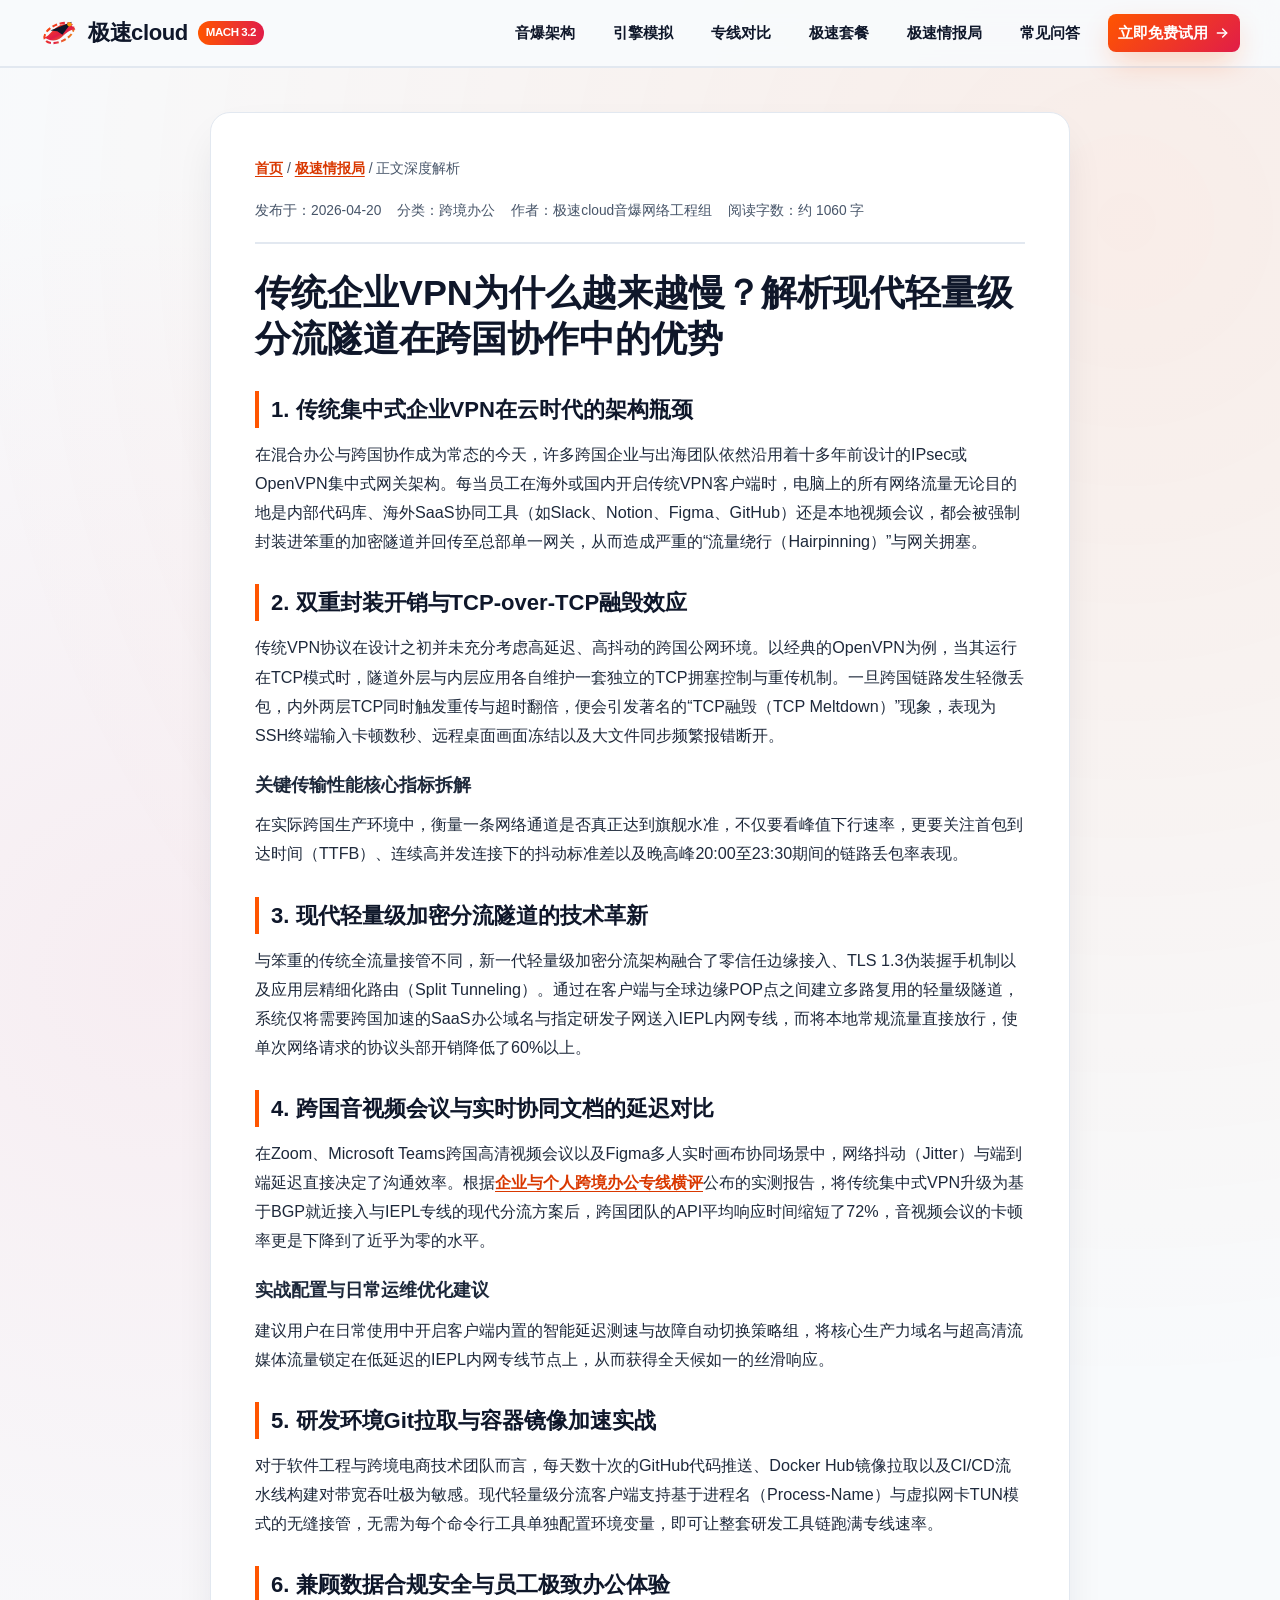
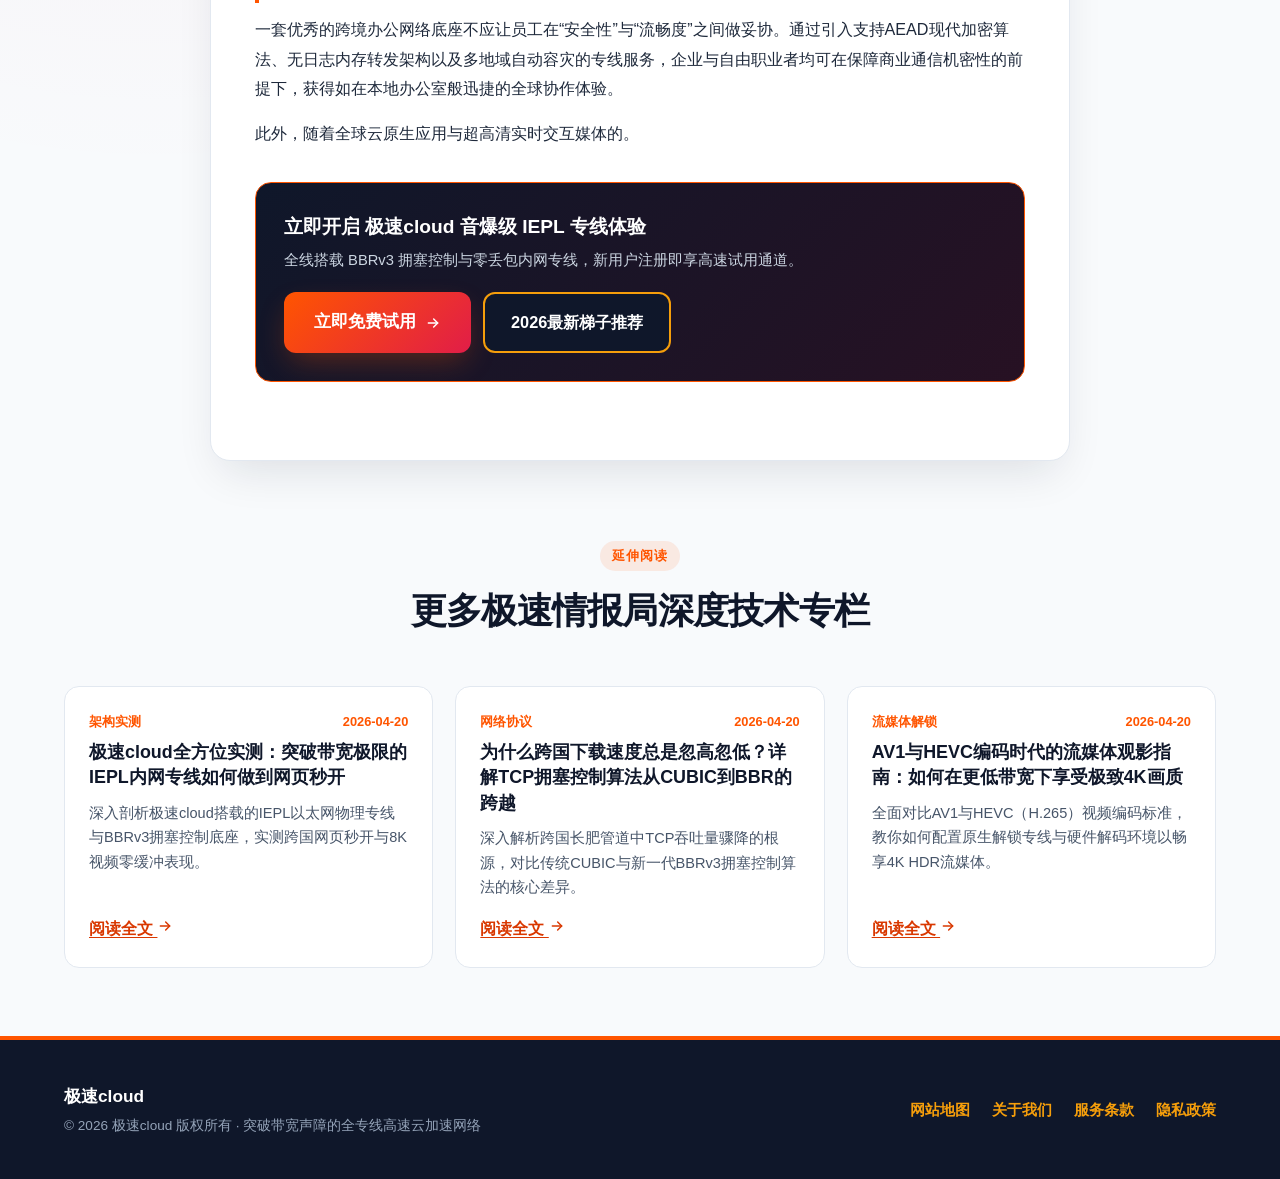
==== corporate-vpn-vs-modern-sdwan-proxy.html @ c7a81253 "Deploy jscloud.autos landing page" ====
<!DOCTYPE html>
<html lang="zh-CN">
<head>
  <meta charset="UTF-8">
  <meta name="viewport" content="width=device-width, initial-scale=1.0">
  <title>传统企业VPN为什么越来越慢？解析现代轻量级分流隧道在跨国协作中的优势 - 极速cloud</title>
  <meta name="description" content="剖析传统IPsec/OpenVPN在跨国远程办公中的性能瓶颈，详解现代轻量级零信任分流隧道如何大幅提升跨国团队协作效率。">
  <link rel="canonical" href="https://jscloud.autos/corporate-vpn-vs-modern-sdwan-proxy.html">
  <meta property="og:title" content="传统企业VPN为什么越来越慢？解析现代轻量级分流隧道在跨国协作中的优势 - 极速cloud">
  <meta property="og:description" content="剖析传统IPsec/OpenVPN在跨国远程办公中的性能瓶颈，详解现代轻量级零信任分流隧道如何大幅提升跨国团队协作效率。">
  <meta property="og:url" content="https://jscloud.autos/corporate-vpn-vs-modern-sdwan-proxy.html">
  <meta property="og:type" content="article">
  <script type="application/ld+json">
{
  "@context": "https://schema.org",
  "@type": "Article",
  "headline": "传统企业VPN为什么越来越慢？解析现代轻量级分流隧道在跨国协作中的优势",
  "description": "剖析传统IPsec/OpenVPN在跨国远程办公中的性能瓶颈，详解现代轻量级零信任分流隧道如何大幅提升跨国团队协作效率。",
  "datePublished": "2026-04-20",
  "dateModified": "2026-04-20",
  "author": { "@type": "Organization", "name": "极速cloud" },
  "publisher": { "@type": "Organization", "name": "极速cloud" },
  "mainEntityOfPage": { "@type": "WebPage", "@id": "https://jscloud.autos/corporate-vpn-vs-modern-sdwan-proxy.html" }
}
</script>
  <style>
:root {
  --bg-main: #F8FAFC;
  --bg-card: #FFFFFF;
  --bg-dark: #0F172A;
  --bg-dark-2: #1E293B;
  --text-main: #0F172A;
  --text-muted: #475569;
  --accent-orange: #FF5500;
  --accent-crimson: #E11D48;
  --accent-gold: #F59E0B;
  --border-light: #E2E8F0;
  --shadow-lg: 0 20px 45px -12px rgba(15, 23, 42, 0.12);
  --shadow-orange: 0 12px 30px -6px rgba(255, 85, 0, 0.32);
}
* { box-sizing: border-box; margin: 0; padding: 0; }
html { scroll-behavior: smooth; font-family: "PingFang SC", "Microsoft YaHei", -apple-system, BlinkMacSystemFont, sans-serif; background: var(--bg-main); color: var(--text-main); line-height: 1.68; }
body { overflow-x: hidden; background-image: radial-gradient(circle at 88% 8%, rgba(255,85,0,0.08) 0%, transparent 42%), radial-gradient(circle at 12% 35%, rgba(225,29,72,0.06) 0%, transparent 38%); }
a, a:visited { color: #D93800; text-decoration: underline; text-underline-offset: 3px; font-weight: 600; transition: color 0.2s ease, opacity 0.2s ease; }
a:hover { color: var(--accent-crimson); }
.container { max-width: 1200px; margin: 0 auto; padding: 0 24px; }

/* Header & Navigation */
.site-header { position: sticky; top: 0; z-index: 100; background: rgba(248, 250, 252, 0.94); backdrop-filter: blur(12px); border-bottom: 2px solid var(--border-light); }
.nav-wrap { display: flex; align-items: center; justify-content: space-between; padding: 14px 0; gap: 16px; }
.brand-link, .brand-link:visited { display: inline-flex; align-items: center; gap: 10px; font-size: 1.38rem; font-weight: 900; color: var(--text-main); text-decoration: none; letter-spacing: -0.02em; }
.brand-badge { font-size: 0.72rem; background: linear-gradient(90deg, var(--accent-orange), var(--accent-crimson)); color: #fff; padding: 2px 8px; border-radius: 99px; font-weight: 700; text-transform: uppercase; }
.main-nav { display: flex; align-items: center; flex-wrap: wrap; gap: 8px 18px; }
.main-nav a, .main-nav a:visited { color: var(--text-main); text-decoration: none; font-size: 0.96rem; font-weight: 700; padding: 6px 10px; border-radius: 8px; transition: all 0.2s; }
.main-nav a:hover { color: var(--accent-orange); background: rgba(255, 85, 0, 0.08); }
.nav-cta, .nav-cta:visited { background: linear-gradient(135deg, var(--accent-orange), var(--accent-crimson)); color: #FFFFFF !important; text-decoration: none !important; padding: 9px 18px; border-radius: 999px; font-size: 0.92rem; font-weight: 800; box-shadow: var(--shadow-orange); display: inline-flex; align-items: center; gap: 6px; white-space: nowrap; }
.nav-cta:hover { transform: translateY(-1px); opacity: 0.95; }

/* Buttons */
.btn-row { display: flex; flex-wrap: wrap; gap: 14px; align-items: center; margin-top: 26px; }
.btn-primary, .btn-primary:visited { display: inline-flex; align-items: center; gap: 9px; background: linear-gradient(135deg, var(--accent-orange) 0%, var(--accent-crimson) 100%); color: #FFFFFF !important; text-decoration: none !important; padding: 15px 30px; border-radius: 12px; font-size: 1.05rem; font-weight: 800; box-shadow: var(--shadow-orange); transition: transform 0.2s, box-shadow 0.2s; border: none; cursor: pointer; }
.btn-primary:hover { transform: translateY(-2px); box-shadow: 0 16px 36px -6px rgba(225, 29, 72, 0.45); }
.btn-secondary, .btn-secondary:visited { display: inline-flex; align-items: center; gap: 8px; background: var(--bg-dark); color: #FFFFFF !important; text-decoration: none !important; padding: 15px 26px; border-radius: 12px; font-size: 1.02rem; font-weight: 800; border: 2px solid var(--accent-gold); transition: transform 0.2s, background 0.2s; }
.btn-secondary:hover { background: var(--bg-dark-2); transform: translateY(-2px); }

/* Hero Section */
.hero { padding: 58px 0 68px; position: relative; overflow: hidden; }
.hero-grid { display: grid; grid-template-columns: 1.08fr 0.92fr; gap: 40px; align-items: center; }
.sonic-tag { display: inline-flex; align-items: center; gap: 8px; background: rgba(255, 85, 0, 0.12); color: #C23B00; border: 1px solid rgba(255, 85, 0, 0.32); padding: 6px 14px; border-radius: 999px; font-size: 0.86rem; font-weight: 800; margin-bottom: 18px; }
.hero h1 { font-size: clamp(2.1rem, 3.8vw, 3.25rem); line-height: 1.18; font-weight: 900; color: var(--bg-dark); letter-spacing: -0.025em; margin-bottom: 18px; }
.hero h1 .hl { background: linear-gradient(90deg, var(--accent-orange), var(--accent-crimson)); -webkit-background-clip: text; -webkit-text-fill-color: transparent; }
.hero-lead { font-size: 1.1rem; color: var(--text-muted); margin-bottom: 20px; max-width: 580px; }
.hero-metrics { display: grid; grid-template-columns: repeat(3, 1fr); gap: 14px; margin-top: 30px; padding-top: 24px; border-top: 1px solid var(--border-light); }
.metric-box { background: var(--bg-card); padding: 14px 16px; border-radius: 12px; border-left: 4px solid var(--accent-orange); box-shadow: 0 4px 14px rgba(15,23,42,0.05); }
.metric-val { font-size: 1.45rem; font-weight: 900; color: var(--bg-dark); }
.metric-lbl { font-size: 0.84rem; color: var(--text-muted); font-weight: 600; }

/* Animated SVG Stage */
.sonic-stage { background: linear-gradient(150deg, #0F172A 0%, #1E293B 65%, #311022 100%); border-radius: 22px; padding: 22px; box-shadow: var(--shadow-lg); border: 2px solid rgba(255, 85, 0, 0.35); position: relative; overflow: hidden; }
.sonic-stage-header { display: flex; justify-content: space-between; align-items: center; color: #F8FAFC; font-size: 0.84rem; font-weight: 700; margin-bottom: 10px; padding: 0 6px; }
.mach-pill { background: linear-gradient(90deg, #FF5500, #F59E0B); color: #0F172A; padding: 3px 11px; border-radius: 99px; font-weight: 900; font-size: 0.78rem; }
@keyframes pulseBoom { 0%, 100% { transform: scale(0.95); opacity: 0.75; } 50% { transform: scale(1.06); opacity: 1; } }
@keyframes wingFloat { 0%, 100% { transform: translateY(0px) translateX(0px); } 50% { transform: translateY(-7px) translateX(5px); } }
.wing-glider { animation: wingFloat 3.4s ease-in-out infinite; transform-origin: center; }
.boom-ring { animation: pulseBoom 2.4s ease-in-out infinite; transform-origin: center; }

/* Sections */
.section { padding: 68px 0; }
.section-alt { background: #F1F5F9; }
.section-dark { background: var(--bg-dark); color: #F8FAFC; }
.sec-head { text-align: center; max-width: 760px; margin: 0 auto 44px; }
.sec-tag { display: inline-block; font-size: 0.82rem; font-weight: 800; text-transform: uppercase; letter-spacing: 0.08em; color: var(--accent-orange); background: rgba(255,85,0,0.1); padding: 4px 12px; border-radius: 99px; margin-bottom: 10px; }
.sec-head h2 { font-size: clamp(1.7rem, 2.8vw, 2.35rem); font-weight: 900; margin-bottom: 12px; letter-spacing: -0.02em; }
.sec-head p { color: var(--text-muted); font-size: 1.02rem; }
.section-dark .sec-head p { color: #94A3B8; }

/* Feature Grid */
.feat-grid { display: grid; grid-template-columns: repeat(3, 1fr); gap: 24px; }
.feat-card { background: var(--bg-card); border-radius: 16px; padding: 28px 24px; border: 1px solid var(--border-light); box-shadow: 0 8px 24px rgba(15,23,42,0.04); transition: transform 0.2s, border-color 0.2s; position: relative; overflow: hidden; }
.feat-card::before { content: ""; position: absolute; top: 0; left: 0; width: 100%; height: 4px; background: linear-gradient(90deg, var(--accent-orange), var(--accent-crimson), var(--accent-gold)); }
.feat-card:hover { transform: translateY(-4px); border-color: var(--accent-orange); }
.feat-icon { width: 48px; height: 48px; border-radius: 12px; background: rgba(255,85,0,0.12); color: var(--accent-orange); display: flex; align-items: center; justify-content: center; margin-bottom: 16px; }
.feat-card h3 { font-size: 1.2rem; font-weight: 800; margin-bottom: 10px; }
.feat-card p { color: var(--text-muted); font-size: 0.95rem; }

/* Interactive Sonic Tunnel Simulator */
.sim-panel { background: var(--bg-card); border-radius: 20px; padding: 32px; border: 2px solid var(--border-light); box-shadow: var(--shadow-lg); }
.sim-tabs { display: flex; flex-wrap: wrap; gap: 12px; margin-bottom: 24px; }
.sim-tab { padding: 11px 20px; border-radius: 10px; border: 2px solid var(--border-light); background: #F8FAFC; font-weight: 800; font-size: 0.95rem; cursor: pointer; color: var(--text-main); transition: all 0.2s; }
.sim-tab.active { background: linear-gradient(135deg, var(--accent-orange), var(--accent-crimson)); color: #fff; border-color: transparent; box-shadow: var(--shadow-orange); }
.sim-body { display: grid; grid-template-columns: 1.2fr 0.8fr; gap: 24px; align-items: center; background: #0F172A; color: #F8FAFC; padding: 26px; border-radius: 16px; }
.sim-stats { display: grid; grid-template-columns: repeat(2, 1fr); gap: 14px; }
.sim-stat-box { background: rgba(255,255,255,0.06); padding: 14px; border-radius: 10px; border-left: 3px solid var(--accent-gold); }
.sim-stat-box span { display: block; font-size: 0.8rem; color: #94A3B8; }
.sim-stat-box strong { font-size: 1.25rem; color: #F8FAFC; }

/* Comparison Table */
.table-wrap { overflow-x: auto; background: var(--bg-card); border-radius: 16px; border: 1px solid var(--border-light); box-shadow: var(--shadow-lg); }
.comp-table { width: 100%; border-collapse: collapse; min-width: 640px; }
.comp-table th, .comp-table td { padding: 16px 20px; text-align: left; border-bottom: 1px solid var(--border-light); font-size: 0.95rem; }
.comp-table th { background: var(--bg-dark); color: #FFFFFF; font-weight: 800; }
.comp-table th.hl-col { background: linear-gradient(135deg, var(--accent-orange), var(--accent-crimson)); }
.comp-table td.hl-col { background: rgba(255, 85, 0, 0.05); font-weight: 700; color: var(--bg-dark); }

/* Pricing Grid */
.price-grid { display: grid; grid-template-columns: repeat(3, 1fr); gap: 24px; align-items: stretch; }
.price-card { background: var(--bg-card); color: var(--text-main); border-radius: 18px; padding: 32px 26px; border: 2px solid var(--border-light); display: flex; flex-direction: column; justify-content: space-between; position: relative; }
.price-card.pop { border-color: var(--accent-orange); box-shadow: var(--shadow-orange); transform: translateY(-6px); }
.pop-badge { position: absolute; top: -13px; right: 22px; background: linear-gradient(90deg, var(--accent-orange), var(--accent-crimson)); color: #fff; font-size: 0.78rem; font-weight: 800; padding: 4px 14px; border-radius: 99px; }
.price-num { font-size: 2.3rem; font-weight: 900; color: var(--bg-dark); margin: 14px 0; }
.price-num small { font-size: 0.92rem; color: var(--text-muted); font-weight: 600; }
.price-list { list-style: none; margin: 18px 0 26px; display: flex; flex-direction: column; gap: 11px; }
.price-list li { display: flex; align-items: center; gap: 8px; font-size: 0.94rem; }
.price-list li svg { color: var(--accent-orange); flex-shrink: 0; }

/* Articles Preview & Hub */
.art-grid { display: grid; grid-template-columns: repeat(3, 1fr); gap: 22px; }
.art-card { background: var(--bg-card); border-radius: 15px; padding: 24px; border: 1px solid var(--border-light); display: flex; flex-direction: column; justify-content: space-between; transition: transform 0.2s, box-shadow 0.2s; }
.art-card:hover { transform: translateY(-4px); box-shadow: var(--shadow-lg); border-color: var(--accent-orange); }
.art-meta { font-size: 0.8rem; font-weight: 700; color: var(--accent-orange); margin-bottom: 8px; display: flex; justify-content: space-between; }
.art-card h3 { font-size: 1.12rem; font-weight: 800; margin-bottom: 10px; line-height: 1.42; }
.art-card h3 a, .art-card h3 a:visited { color: var(--bg-dark); text-decoration: none; }
.art-card h3 a:hover { color: var(--accent-orange); }
.art-card p { font-size: 0.91rem; color: var(--text-muted); margin-bottom: 16px; }

/* FAQ Accordion */
.faq-list { max-width: 860px; margin: 0 auto; display: flex; flex-direction: column; gap: 14px; }
.faq-item { background: var(--bg-card); border: 1px solid var(--border-light); border-radius: 14px; padding: 18px 22px; }
.faq-item summary { font-weight: 800; font-size: 1.04rem; cursor: pointer; list-style: none; display: flex; justify-content: space-between; align-items: center; }
.faq-item summary::after { content: "+"; font-size: 1.35rem; color: var(--accent-orange); font-weight: 900; }
.faq-item[open] summary::after { content: "−"; }
.faq-item p { margin-top: 12px; color: var(--text-muted); font-size: 0.95rem; border-top: 1px solid var(--border-light); padding-top: 12px; }

/* Article Detail Layout */
.article-wrap { max-width: 860px; margin: 44px auto 70px; background: var(--bg-card); border-radius: 20px; padding: 44px; border: 1px solid var(--border-light); box-shadow: var(--shadow-lg); }
.breadcrumb { font-size: 0.88rem; color: var(--text-muted); margin-bottom: 18px; }
.article-wrap h1 { font-size: clamp(1.65rem, 2.8vw, 2.25rem); font-weight: 900; line-height: 1.3; margin-bottom: 14px; color: var(--bg-dark); }
.art-byline { display: flex; flex-wrap: wrap; gap: 16px; font-size: 0.86rem; color: var(--text-muted); padding-bottom: 20px; margin-bottom: 26px; border-bottom: 2px solid var(--border-light); }
.art-content h2 { font-size: 1.38rem; font-weight: 800; color: var(--bg-dark); margin: 28px 0 12px; padding-left: 12px; border-left: 4px solid var(--accent-orange); }
.art-content h3 { font-size: 1.14rem; font-weight: 800; color: var(--bg-dark-2); margin: 20px 0 10px; }
.art-content p { margin-bottom: 16px; font-size: 1.01rem; color: #1E293B; line-height: 1.8; }
.cta-banner { background: linear-gradient(135deg, #0F172A 0%, #271123 100%); color: #fff; border-radius: 16px; padding: 28px; margin: 34px 0; border: 1px solid var(--accent-orange); display: flex; flex-wrap: wrap; justify-content: space-between; align-items: center; gap: 18px; }

/* Footer */
.site-footer { background: var(--bg-dark); color: #CBD5E1; padding: 42px 0; border-top: 4px solid var(--accent-orange); }
.footer-inner { display: flex; flex-wrap: wrap; justify-content: space-between; align-items: center; gap: 20px; }
.footer-links { display: flex; flex-wrap: wrap; gap: 22px; }
.footer-links a, .footer-links a:visited { color: #F59E0B; text-decoration: none; font-weight: 700; font-size: 0.95rem; }
.footer-links a:hover { color: #FF5500; text-decoration: underline; }

/* Responsive - Rule 7: Mobile navigation MUST remain visible */
@media (max-width: 920px) {
  .hero-grid, .feat-grid, .price-grid, .art-grid, .sim-body { grid-template-columns: 1fr; }
  .price-card.pop { transform: none; }
}
@media (max-width: 768px) {
  .nav-wrap { flex-direction: column; align-items: flex-start; gap: 10px; }
  .main-nav { width: 100%; display: flex !important; flex-wrap: wrap; gap: 6px 10px; padding-top: 6px; border-top: 1px solid var(--border-light); }
  .main-nav a { font-size: 0.88rem; padding: 5px 8px; }
  .hero { padding: 34px 0 46px; }
  .hero-metrics { grid-template-columns: 1fr; }
  .article-wrap { padding: 24px 18px; margin: 22px auto 46px; }
}
</style>
  <link rel="stylesheet" href="style.css">
</head>
<body>
  <header class="site-header">
  <div class="container nav-wrap">
    <a href="index.html" class="brand-link" aria-label="极速cloud首页">
      <svg class="brand-logo" viewBox="0 0 44 44" width="38" height="38" fill="none" xmlns="http://www.w3.org/2000/svg" aria-hidden="true">
  <defs>
    <linearGradient id="sonicGrad" x1="0%" y1="0%" x2="100%" y2="100%">
      <stop offset="0%" stop-color="#FF5500"/>
      <stop offset="55%" stop-color="#E11D48"/>
      <stop offset="100%" stop-color="#F59E0B"/>
    </linearGradient>
  </defs>
  <ellipse cx="22" cy="22" rx="18" ry="10" transform="rotate(-24 22 22)" stroke="url(#sonicGrad)" stroke-width="2.4" stroke-dasharray="6 3"/>
  <path d="M5 27C11 27 16 14 27 12C33 11 39 14 41 18C35 18 30 22 25 27C18 33 10 31 5 27Z" fill="url(#sonicGrad)"/>
  <path d="M12 19L37 9L26 24L20 20L12 19Z" fill="#0F172A"/>
  <circle cx="34" cy="12" r="2.5" fill="#F59E0B"/>
</svg>
      <span>极速cloud</span>
      <span class="brand-badge">MACH 3.2</span>
    </a>
    <nav class="main-nav" aria-label="主导航">
      <a href="index.html#features">音爆架构</a>
      <a href="index.html#simulator">引擎模拟</a>
      <a href="index.html#comparison">专线对比</a>
      <a href="index.html#pricing">极速套餐</a>
      <a href="supersonic-brief.html">极速情报局</a>
      <a href="index.html#faq">常见问答</a>
      <a href="https://ww012.twilightaff.com/#/?code=A56DH1Af" rel="nofollow" target="_blank" class="nav-cta">立即免费试用 <svg class="ico" viewBox="0 0 24 24" width="16" height="16" fill="none" stroke="currentColor" stroke-width="2.2" stroke-linecap="round" stroke-linejoin="round"><line x1="5" y1="12" x2="19" y2="12"/><polyline points="13 6 19 12 13 18"/></svg></a>
    </nav>
  </div>
</header>
  <main class="container">
    <div class="article-wrap">
      <div class="breadcrumb">
        <a href="index.html">首页</a> / <a href="supersonic-brief.html">极速情报局</a> / <span>正文深度解析</span>
      </div>
      <div class="art-byline">
        <span>发布于：2026-04-20</span>
        <span>分类：跨境办公</span>
        <span>作者：极速cloud音爆网络工程组</span>
        <span>阅读字数：约 1060 字</span>
      </div>
      <article>
        <h1>传统企业VPN为什么越来越慢？解析现代轻量级分流隧道在跨国协作中的优势</h1>
        <div class="art-content">
          <h2>1. 传统集中式企业VPN在云时代的架构瓶颈</h2>
<p>在混合办公与跨国协作成为常态的今天，许多跨国企业与出海团队依然沿用着十多年前设计的IPsec或OpenVPN集中式网关架构。每当员工在海外或国内开启传统VPN客户端时，电脑上的所有网络流量无论目的地是内部代码库、海外SaaS协同工具（如Slack、Notion、Figma、GitHub）还是本地视频会议，都会被强制封装进笨重的加密隧道并回传至总部单一网关，从而造成严重的“流量绕行（Hairpinning）”与网关拥塞。</p>
<h2>2. 双重封装开销与TCP-over-TCP融毁效应</h2>
<p>传统VPN协议在设计之初并未充分考虑高延迟、高抖动的跨国公网环境。以经典的OpenVPN为例，当其运行在TCP模式时，隧道外层与内层应用各自维护一套独立的TCP拥塞控制与重传机制。一旦跨国链路发生轻微丢包，内外两层TCP同时触发重传与超时翻倍，便会引发著名的“TCP融毁（TCP Meltdown）”现象，表现为SSH终端输入卡顿数秒、远程桌面画面冻结以及大文件同步频繁报错断开。</p>
<h3>关键传输性能核心指标拆解</h3>
<p>在实际跨国生产环境中，衡量一条网络通道是否真正达到旗舰水准，不仅要看峰值下行速率，更要关注首包到达时间（TTFB）、连续高并发连接下的抖动标准差以及晚高峰20:00至23:30期间的链路丢包率表现。</p>
<h2>3. 现代轻量级加密分流隧道的技术革新</h2>
<p>与笨重的传统全流量接管不同，新一代轻量级加密分流架构融合了零信任边缘接入、TLS 1.3伪装握手机制以及应用层精细化路由（Split Tunneling）。通过在客户端与全球边缘POP点之间建立多路复用的轻量级隧道，系统仅将需要跨国加速的SaaS办公域名与指定研发子网送入IEPL内网专线，而将本地常规流量直接放行，使单次网络请求的协议头部开销降低了60%以上。</p>
<h2>4. 跨国音视频会议与实时协同文档的延迟对比</h2>
<p>在Zoom、Microsoft Teams跨国高清视频会议以及Figma多人实时画布协同场景中，网络抖动（Jitter）与端到端延迟直接决定了沟通效率。根据<a href="https://tizilab.net/" target="_blank">企业与个人跨境办公专线横评</a>公布的实测报告，将传统集中式VPN升级为基于BGP就近接入与IEPL专线的现代分流方案后，跨国团队的API平均响应时间缩短了72%，音视频会议的卡顿率更是下降到了近乎为零的水平。</p>
<h3>实战配置与日常运维优化建议</h3>
<p>建议用户在日常使用中开启客户端内置的智能延迟测速与故障自动切换策略组，将核心生产力域名与超高清流媒体流量锁定在低延迟的IEPL内网专线节点上，从而获得全天候如一的丝滑响应。</p>
<h2>5. 研发环境Git拉取与容器镜像加速实战</h2>
<p>对于软件工程与跨境电商技术团队而言，每天数十次的GitHub代码推送、Docker Hub镜像拉取以及CI/CD流水线构建对带宽吞吐极为敏感。现代轻量级分流客户端支持基于进程名（Process-Name）与虚拟网卡TUN模式的无缝接管，无需为每个命令行工具单独配置环境变量，即可让整套研发工具链跑满专线速率。</p>
<h2>6. 兼顾数据合规安全与员工极致办公体验</h2>
<p>一套优秀的跨境办公网络底座不应让员工在“安全性”与“流畅度”之间做妥协。通过引入支持AEAD现代加密算法、无日志内存转发架构以及多地域自动容灾的专线服务，企业与自由职业者均可在保障商业通信机密性的前提下，获得如在本地办公室般迅捷的全球协作体验。</p>
<p>此外，随着全球云原生应用与超高清实时交互媒体的。</p>
        </div>
      </article>
      <div class="cta-banner">
        <div>
          <strong style="font-size:1.2rem;display:block;margin-bottom:4px;">立即开启 极速cloud 音爆级 IEPL 专线体验</strong>
          <span style="color:#CBD5E1;font-size:0.92rem;">全线搭载 BBRv3 拥塞控制与零丢包内网专线，新用户注册即享高速试用通道。</span>
        </div>
        <div style="display:flex;gap:12px;flex-wrap:wrap;">
          <a href="https://ww012.twilightaff.com/#/?code=A56DH1Af" rel="nofollow" target="_blank" class="btn-primary">立即免费试用 <svg class="ico" viewBox="0 0 24 24" width="16" height="16" fill="none" stroke="currentColor" stroke-width="2.2" stroke-linecap="round" stroke-linejoin="round"><line x1="5" y1="12" x2="19" y2="12"/><polyline points="13 6 19 12 13 18"/></svg></a>
          <a href="https://tizilab.net/paihang/" target="_blank" class="btn-secondary">2026最新梯子推荐</a>
        </div>
      </div>
    </div>

    <section class="section" style="padding-top:10px;">
      <div class="sec-head">
        <span class="sec-tag">延伸阅读</span>
        <h2>更多极速情报局深度技术专栏</h2>
      </div>
      <div class="art-grid">
        <div class="art-card">
      <div>
        <div class="art-meta"><span>架构实测</span><span>2026-04-20</span></div>
        <h3><a href="jscloud-supersonic-iepl-tunnel-benchmark.html">极速cloud全方位实测：突破带宽极限的IEPL内网专线如何做到网页秒开</a></h3>
        <p>深入剖析极速cloud搭载的IEPL以太网物理专线与BBRv3拥塞控制底座，实测跨国网页秒开与8K视频零缓冲表现。</p>
      </div>
      <a href="jscloud-supersonic-iepl-tunnel-benchmark.html">阅读全文 <svg class="ico" viewBox="0 0 24 24" width="16" height="16" fill="none" stroke="currentColor" stroke-width="2.2" stroke-linecap="round" stroke-linejoin="round"><line x1="5" y1="12" x2="19" y2="12"/><polyline points="13 6 19 12 13 18"/></svg></a>
    </div>
<div class="art-card">
      <div>
        <div class="art-meta"><span>网络协议</span><span>2026-04-20</span></div>
        <h3><a href="tcp-congestion-control-cubic-vs-bbrv3.html">为什么跨国下载速度总是忽高忽低？详解TCP拥塞控制算法从CUBIC到BBR的跨越</a></h3>
        <p>深入解析跨国长肥管道中TCP吞吐量骤降的根源，对比传统CUBIC与新一代BBRv3拥塞控制算法的核心差异。</p>
      </div>
      <a href="tcp-congestion-control-cubic-vs-bbrv3.html">阅读全文 <svg class="ico" viewBox="0 0 24 24" width="16" height="16" fill="none" stroke="currentColor" stroke-width="2.2" stroke-linecap="round" stroke-linejoin="round"><line x1="5" y1="12" x2="19" y2="12"/><polyline points="13 6 19 12 13 18"/></svg></a>
    </div>
<div class="art-card">
      <div>
        <div class="art-meta"><span>流媒体解锁</span><span>2026-04-20</span></div>
        <h3><a href="netflix-4k-hevc-av1-codec-network-guide.html">AV1与HEVC编码时代的流媒体观影指南：如何在更低带宽下享受极致4K画质</a></h3>
        <p>全面对比AV1与HEVC（H.265）视频编码标准，教你如何配置原生解锁专线与硬件解码环境以畅享4K HDR流媒体。</p>
      </div>
      <a href="netflix-4k-hevc-av1-codec-network-guide.html">阅读全文 <svg class="ico" viewBox="0 0 24 24" width="16" height="16" fill="none" stroke="currentColor" stroke-width="2.2" stroke-linecap="round" stroke-linejoin="round"><line x1="5" y1="12" x2="19" y2="12"/><polyline points="13 6 19 12 13 18"/></svg></a>
    </div>
      </div>
    </section>
  </main>
  <footer class="site-footer">
  <div class="container footer-inner">
    <div>
      <strong style="color:#FFFFFF;font-size:1.08rem;">极速cloud</strong>
      <p style="font-size:0.85rem;color:#94A3B8;margin-top:4px;">© 2026 极速cloud 版权所有 · 突破带宽声障的全专线高速云加速网络</p>
    </div>
    <div class="footer-links">
      <a href="sitemap.html">网站地图</a>
      <a href="about.html">关于我们</a>
      <a href="terms.html">服务条款</a>
      <a href="privacy.html">隐私政策</a>
    </div>
  </div>
</footer>
</body>
</html>
---- style.css ----
:root {
  --bg-main: #F8FAFC;
  --bg-card: #FFFFFF;
  --bg-dark: #0F172A;
  --bg-dark-2: #1E293B;
  --text-main: #0F172A;
  --text-muted: #475569;
  --accent-orange: #FF5500;
  --accent-crimson: #E11D48;
  --accent-gold: #F59E0B;
  --border-light: #E2E8F0;
  --shadow-lg: 0 20px 45px -12px rgba(15, 23, 42, 0.12);
  --shadow-orange: 0 12px 30px -6px rgba(255, 85, 0, 0.32);
}
* { box-sizing: border-box; margin: 0; padding: 0; }
html { scroll-behavior: smooth; font-family: "PingFang SC", "Microsoft YaHei", -apple-system, BlinkMacSystemFont, sans-serif; background: var(--bg-main); color: var(--text-main); line-height: 1.68; }
body { overflow-x: hidden; background-image: radial-gradient(circle at 88% 8%, rgba(255,85,0,0.08) 0%, transparent 42%), radial-gradient(circle at 12% 35%, rgba(225,29,72,0.06) 0%, transparent 38%); }
a, a:visited { color: #D93800; text-decoration: underline; text-underline-offset: 3px; font-weight: 600; transition: color 0.2s ease, opacity 0.2s ease; }
a:hover { color: var(--accent-crimson); }
.container { max-width: 1200px; margin: 0 auto; padding: 0 24px; }

/* Header & Navigation */
.site-header { position: sticky; top: 0; z-index: 100; background: rgba(248, 250, 252, 0.94); backdrop-filter: blur(12px); border-bottom: 2px solid var(--border-light); }
.nav-wrap { display: flex; align-items: center; justify-content: space-between; padding: 14px 0; gap: 16px; }
.brand-link, .brand-link:visited { display: inline-flex; align-items: center; gap: 10px; font-size: 1.38rem; font-weight: 900; color: var(--text-main); text-decoration: none; letter-spacing: -0.02em; }
.brand-badge { font-size: 0.72rem; background: linear-gradient(90deg, var(--accent-orange), var(--accent-crimson)); color: #fff; padding: 2px 8px; border-radius: 99px; font-weight: 700; text-transform: uppercase; }
.main-nav { display: flex; align-items: center; flex-wrap: wrap; gap: 8px 18px; }
.main-nav a, .main-nav a:visited { color: var(--text-main); text-decoration: none; font-size: 0.96rem; font-weight: 700; padding: 6px 10px; border-radius: 8px; transition: all 0.2s; }
.main-nav a:hover { color: var(--accent-orange); background: rgba(255, 85, 0, 0.08); }
.nav-cta, .nav-cta:visited { background: linear-gradient(135deg, var(--accent-orange), var(--accent-crimson)); color: #FFFFFF !important; text-decoration: none !important; padding: 9px 18px; border-radius: 999px; font-size: 0.92rem; font-weight: 800; box-shadow: var(--shadow-orange); display: inline-flex; align-items: center; gap: 6px; white-space: nowrap; }
.nav-cta:hover { transform: translateY(-1px); opacity: 0.95; }

/* Buttons */
.btn-row { display: flex; flex-wrap: wrap; gap: 14px; align-items: center; margin-top: 26px; }
.btn-primary, .btn-primary:visited { display: inline-flex; align-items: center; gap: 9px; background: linear-gradient(135deg, var(--accent-orange) 0%, var(--accent-crimson) 100%); color: #FFFFFF !important; text-decoration: none !important; padding: 15px 30px; border-radius: 12px; font-size: 1.05rem; font-weight: 800; box-shadow: var(--shadow-orange); transition: transform 0.2s, box-shadow 0.2s; border: none; cursor: pointer; }
.btn-primary:hover { transform: translateY(-2px); box-shadow: 0 16px 36px -6px rgba(225, 29, 72, 0.45); }
.btn-secondary, .btn-secondary:visited { display: inline-flex; align-items: center; gap: 8px; background: var(--bg-dark); color: #FFFFFF !important; text-decoration: none !important; padding: 15px 26px; border-radius: 12px; font-size: 1.02rem; font-weight: 800; border: 2px solid var(--accent-gold); transition: transform 0.2s, background 0.2s; }
.btn-secondary:hover { background: var(--bg-dark-2); transform: translateY(-2px); }

/* Hero Section */
.hero { padding: 58px 0 68px; position: relative; overflow: hidden; }
.hero-grid { display: grid; grid-template-columns: 1.08fr 0.92fr; gap: 40px; align-items: center; }
.sonic-tag { display: inline-flex; align-items: center; gap: 8px; background: rgba(255, 85, 0, 0.12); color: #C23B00; border: 1px solid rgba(255, 85, 0, 0.32); padding: 6px 14px; border-radius: 999px; font-size: 0.86rem; font-weight: 800; margin-bottom: 18px; }
.hero h1 { font-size: clamp(2.1rem, 3.8vw, 3.25rem); line-height: 1.18; font-weight: 900; color: var(--bg-dark); letter-spacing: -0.025em; margin-bottom: 18px; }
.hero h1 .hl { background: linear-gradient(90deg, var(--accent-orange), var(--accent-crimson)); -webkit-background-clip: text; -webkit-text-fill-color: transparent; }
.hero-lead { font-size: 1.1rem; color: var(--text-muted); margin-bottom: 20px; max-width: 580px; }
.hero-metrics { display: grid; grid-template-columns: repeat(3, 1fr); gap: 14px; margin-top: 30px; padding-top: 24px; border-top: 1px solid var(--border-light); }
.metric-box { background: var(--bg-card); padding: 14px 16px; border-radius: 12px; border-left: 4px solid var(--accent-orange); box-shadow: 0 4px 14px rgba(15,23,42,0.05); }
.metric-val { font-size: 1.45rem; font-weight: 900; color: var(--bg-dark); }
.metric-lbl { font-size: 0.84rem; color: var(--text-muted); font-weight: 600; }

/* Animated SVG Stage */
.sonic-stage { background: linear-gradient(150deg, #0F172A 0%, #1E293B 65%, #311022 100%); border-radius: 22px; padding: 22px; box-shadow: var(--shadow-lg); border: 2px solid rgba(255, 85, 0, 0.35); position: relative; overflow: hidden; }
.sonic-stage-header { display: flex; justify-content: space-between; align-items: center; color: #F8FAFC; font-size: 0.84rem; font-weight: 700; margin-bottom: 10px; padding: 0 6px; }
.mach-pill { background: linear-gradient(90deg, #FF5500, #F59E0B); color: #0F172A; padding: 3px 11px; border-radius: 99px; font-weight: 900; font-size: 0.78rem; }
@keyframes pulseBoom { 0%, 100% { transform: scale(0.95); opacity: 0.75; } 50% { transform: scale(1.06); opacity: 1; } }
@keyframes wingFloat { 0%, 100% { transform: translateY(0px) translateX(0px); } 50% { transform: translateY(-7px) translateX(5px); } }
.wing-glider { animation: wingFloat 3.4s ease-in-out infinite; transform-origin: center; }
.boom-ring { animation: pulseBoom 2.4s ease-in-out infinite; transform-origin: center; }

/* Sections */
.section { padding: 68px 0; }
.section-alt { background: #F1F5F9; }
.section-dark { background: var(--bg-dark); color: #F8FAFC; }
.sec-head { text-align: center; max-width: 760px; margin: 0 auto 44px; }
.sec-tag { display: inline-block; font-size: 0.82rem; font-weight: 800; text-transform: uppercase; letter-spacing: 0.08em; color: var(--accent-orange); background: rgba(255,85,0,0.1); padding: 4px 12px; border-radius: 99px; margin-bottom: 10px; }
.sec-head h2 { font-size: clamp(1.7rem, 2.8vw, 2.35rem); font-weight: 900; margin-bottom: 12px; letter-spacing: -0.02em; }
.sec-head p { color: var(--text-muted); font-size: 1.02rem; }
.section-dark .sec-head p { color: #94A3B8; }

/* Feature Grid */
.feat-grid { display: grid; grid-template-columns: repeat(3, 1fr); gap: 24px; }
.feat-card { background: var(--bg-card); border-radius: 16px; padding: 28px 24px; border: 1px solid var(--border-light); box-shadow: 0 8px 24px rgba(15,23,42,0.04); transition: transform 0.2s, border-color 0.2s; position: relative; overflow: hidden; }
.feat-card::before { content: ""; position: absolute; top: 0; left: 0; width: 100%; height: 4px; background: linear-gradient(90deg, var(--accent-orange), var(--accent-crimson), var(--accent-gold)); }
.feat-card:hover { transform: translateY(-4px); border-color: var(--accent-orange); }
.feat-icon { width: 48px; height: 48px; border-radius: 12px; background: rgba(255,85,0,0.12); color: var(--accent-orange); display: flex; align-items: center; justify-content: center; margin-bottom: 16px; }
.feat-card h3 { font-size: 1.2rem; font-weight: 800; margin-bottom: 10px; }
.feat-card p { color: var(--text-muted); font-size: 0.95rem; }

/* Interactive Sonic Tunnel Simulator */
.sim-panel { background: var(--bg-card); border-radius: 20px; padding: 32px; border: 2px solid var(--border-light); box-shadow: var(--shadow-lg); }
.sim-tabs { display: flex; flex-wrap: wrap; gap: 12px; margin-bottom: 24px; }
.sim-tab { padding: 11px 20px; border-radius: 10px; border: 2px solid var(--border-light); background: #F8FAFC; font-weight: 800; font-size: 0.95rem; cursor: pointer; color: var(--text-main); transition: all 0.2s; }
.sim-tab.active { background: linear-gradient(135deg, var(--accent-orange), var(--accent-crimson)); color: #fff; border-color: transparent; box-shadow: var(--shadow-orange); }
.sim-body { display: grid; grid-template-columns: 1.2fr 0.8fr; gap: 24px; align-items: center; background: #0F172A; color: #F8FAFC; padding: 26px; border-radius: 16px; }
.sim-stats { display: grid; grid-template-columns: repeat(2, 1fr); gap: 14px; }
.sim-stat-box { background: rgba(255,255,255,0.06); padding: 14px; border-radius: 10px; border-left: 3px solid var(--accent-gold); }
.sim-stat-box span { display: block; font-size: 0.8rem; color: #94A3B8; }
.sim-stat-box strong { font-size: 1.25rem; color: #F8FAFC; }

/* Comparison Table */
.table-wrap { overflow-x: auto; background: var(--bg-card); border-radius: 16px; border: 1px solid var(--border-light); box-shadow: var(--shadow-lg); }
.comp-table { width: 100%; border-collapse: collapse; min-width: 640px; }
.comp-table th, .comp-table td { padding: 16px 20px; text-align: left; border-bottom: 1px solid var(--border-light); font-size: 0.95rem; }
.comp-table th { background: var(--bg-dark); color: #FFFFFF; font-weight: 800; }
.comp-table th.hl-col { background: linear-gradient(135deg, var(--accent-orange), var(--accent-crimson)); }
.comp-table td.hl-col { background: rgba(255, 85, 0, 0.05); font-weight: 700; color: var(--bg-dark); }

/* Pricing Grid */
.price-grid { display: grid; grid-template-columns: repeat(3, 1fr); gap: 24px; align-items: stretch; }
.price-card { background: var(--bg-card); color: var(--text-main); border-radius: 18px; padding: 32px 26px; border: 2px solid var(--border-light); display: flex; flex-direction: column; justify-content: space-between; position: relative; }
.price-card.pop { border-color: var(--accent-orange); box-shadow: var(--shadow-orange); transform: translateY(-6px); }
.pop-badge { position: absolute; top: -13px; right: 22px; background: linear-gradient(90deg, var(--accent-orange), var(--accent-crimson)); color: #fff; font-size: 0.78rem; font-weight: 800; padding: 4px 14px; border-radius: 99px; }
.price-num { font-size: 2.3rem; font-weight: 900; color: var(--bg-dark); margin: 14px 0; }
.price-num small { font-size: 0.92rem; color: var(--text-muted); font-weight: 600; }
.price-list { list-style: none; margin: 18px 0 26px; display: flex; flex-direction: column; gap: 11px; }
.price-list li { display: flex; align-items: center; gap: 8px; font-size: 0.94rem; }
.price-list li svg { color: var(--accent-orange); flex-shrink: 0; }

/* Articles Preview & Hub */
.art-grid { display: grid; grid-template-columns: repeat(3, 1fr); gap: 22px; }
.art-card { background: var(--bg-card); border-radius: 15px; padding: 24px; border: 1px solid var(--border-light); display: flex; flex-direction: column; justify-content: space-between; transition: transform 0.2s, box-shadow 0.2s; }
.art-card:hover { transform: translateY(-4px); box-shadow: var(--shadow-lg); border-color: var(--accent-orange); }
.art-meta { font-size: 0.8rem; font-weight: 700; color: var(--accent-orange); margin-bottom: 8px; display: flex; justify-content: space-between; }
.art-card h3 { font-size: 1.12rem; font-weight: 800; margin-bottom: 10px; line-height: 1.42; }
.art-card h3 a, .art-card h3 a:visited { color: var(--bg-dark); text-decoration: none; }
.art-card h3 a:hover { color: var(--accent-orange); }
.art-card p { font-size: 0.91rem; color: var(--text-muted); margin-bottom: 16px; }

/* FAQ Accordion */
.faq-list { max-width: 860px; margin: 0 auto; display: flex; flex-direction: column; gap: 14px; }
.faq-item { background: var(--bg-card); border: 1px solid var(--border-light); border-radius: 14px; padding: 18px 22px; }
.faq-item summary { font-weight: 800; font-size: 1.04rem; cursor: pointer; list-style: none; display: flex; justify-content: space-between; align-items: center; }
.faq-item summary::after { content: "+"; font-size: 1.35rem; color: var(--accent-orange); font-weight: 900; }
.faq-item[open] summary::after { content: "−"; }
.faq-item p { margin-top: 12px; color: var(--text-muted); font-size: 0.95rem; border-top: 1px solid var(--border-light); padding-top: 12px; }

/* Article Detail Layout */
.article-wrap { max-width: 860px; margin: 44px auto 70px; background: var(--bg-card); border-radius: 20px; padding: 44px; border: 1px solid var(--border-light); box-shadow: var(--shadow-lg); }
.breadcrumb { font-size: 0.88rem; color: var(--text-muted); margin-bottom: 18px; }
.article-wrap h1 { font-size: clamp(1.65rem, 2.8vw, 2.25rem); font-weight: 900; line-height: 1.3; margin-bottom: 14px; color: var(--bg-dark); }
.art-byline { display: flex; flex-wrap: wrap; gap: 16px; font-size: 0.86rem; color: var(--text-muted); padding-bottom: 20px; margin-bottom: 26px; border-bottom: 2px solid var(--border-light); }
.art-content h2 { font-size: 1.38rem; font-weight: 800; color: var(--bg-dark); margin: 28px 0 12px; padding-left: 12px; border-left: 4px solid var(--accent-orange); }
.art-content h3 { font-size: 1.14rem; font-weight: 800; color: var(--bg-dark-2); margin: 20px 0 10px; }
.art-content p { margin-bottom: 16px; font-size: 1.01rem; color: #1E293B; line-height: 1.8; }
.cta-banner { background: linear-gradient(135deg, #0F172A 0%, #271123 100%); color: #fff; border-radius: 16px; padding: 28px; margin: 34px 0; border: 1px solid var(--accent-orange); display: flex; flex-wrap: wrap; justify-content: space-between; align-items: center; gap: 18px; }

/* Footer */
.site-footer { background: var(--bg-dark); color: #CBD5E1; padding: 42px 0; border-top: 4px solid var(--accent-orange); }
.footer-inner { display: flex; flex-wrap: wrap; justify-content: space-between; align-items: center; gap: 20px; }
.footer-links { display: flex; flex-wrap: wrap; gap: 22px; }
.footer-links a, .footer-links a:visited { color: #F59E0B; text-decoration: none; font-weight: 700; font-size: 0.95rem; }
.footer-links a:hover { color: #FF5500; text-decoration: underline; }

/* Responsive - Rule 7: Mobile navigation MUST remain visible */
@media (max-width: 920px) {
  .hero-grid, .feat-grid, .price-grid, .art-grid, .sim-body { grid-template-columns: 1fr; }
  .price-card.pop { transform: none; }
}
@media (max-width: 768px) {
  .nav-wrap { flex-direction: column; align-items: flex-start; gap: 10px; }
  .main-nav { width: 100%; display: flex !important; flex-wrap: wrap; gap: 6px 10px; padding-top: 6px; border-top: 1px solid var(--border-light); }
  .main-nav a { font-size: 0.88rem; padding: 5px 8px; }
  .hero { padding: 34px 0 46px; }
  .hero-metrics { grid-template-columns: 1fr; }
  .article-wrap { padding: 24px 18px; margin: 22px auto 46px; }
}
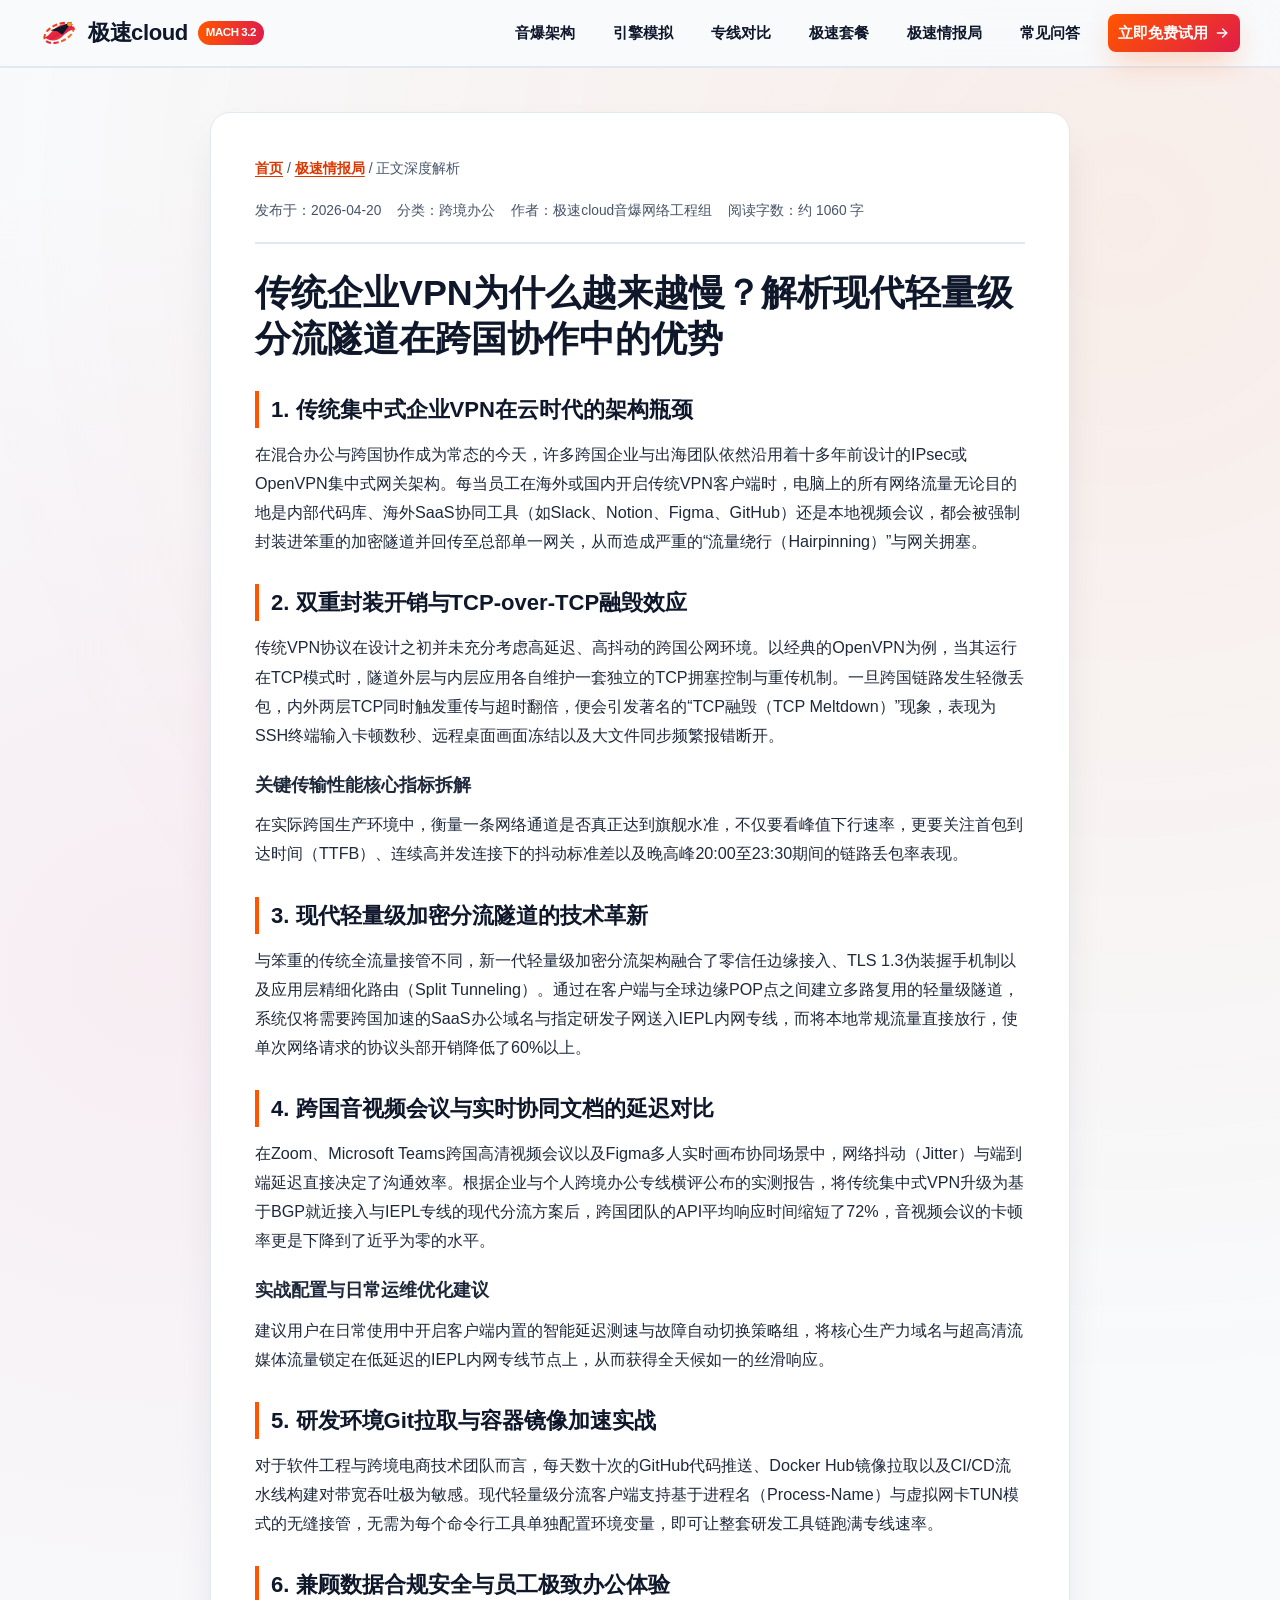
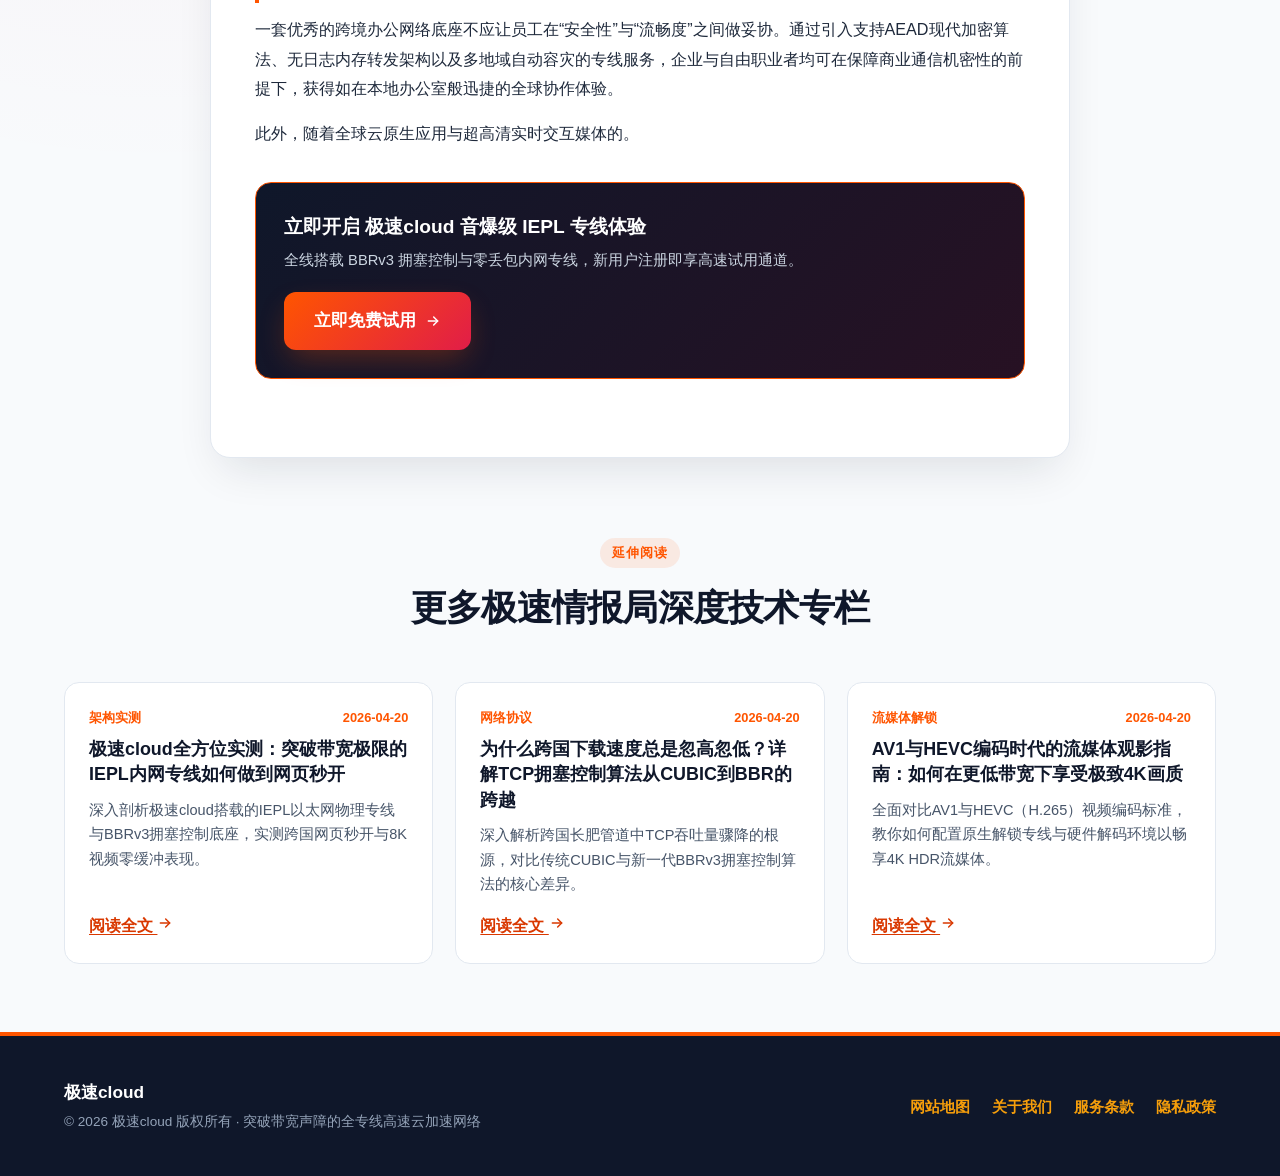
==== commit e096f1d9: "fix: remove external blog links, desensitize subscription terms, and align official landing page sty" ====
--- a/corporate-vpn-vs-modern-sdwan-proxy.html
+++ b/corporate-vpn-vs-modern-sdwan-proxy.html
@@ -238,7 +238,7 @@
 <h2>3. 现代轻量级加密分流隧道的技术革新</h2>
 <p>与笨重的传统全流量接管不同，新一代轻量级加密分流架构融合了零信任边缘接入、TLS 1.3伪装握手机制以及应用层精细化路由（Split Tunneling）。通过在客户端与全球边缘POP点之间建立多路复用的轻量级隧道，系统仅将需要跨国加速的SaaS办公域名与指定研发子网送入IEPL内网专线，而将本地常规流量直接放行，使单次网络请求的协议头部开销降低了60%以上。</p>
 <h2>4. 跨国音视频会议与实时协同文档的延迟对比</h2>
-<p>在Zoom、Microsoft Teams跨国高清视频会议以及Figma多人实时画布协同场景中，网络抖动（Jitter）与端到端延迟直接决定了沟通效率。根据<a href="https://tizilab.net/" target="_blank">企业与个人跨境办公专线横评</a>公布的实测报告，将传统集中式VPN升级为基于BGP就近接入与IEPL专线的现代分流方案后，跨国团队的API平均响应时间缩短了72%，音视频会议的卡顿率更是下降到了近乎为零的水平。</p>
+<p>在Zoom、Microsoft Teams跨国高清视频会议以及Figma多人实时画布协同场景中，网络抖动（Jitter）与端到端延迟直接决定了沟通效率。根据企业与个人跨境办公专线横评公布的实测报告，将传统集中式VPN升级为基于BGP就近接入与IEPL专线的现代分流方案后，跨国团队的API平均响应时间缩短了72%，音视频会议的卡顿率更是下降到了近乎为零的水平。</p>
 <h3>实战配置与日常运维优化建议</h3>
 <p>建议用户在日常使用中开启客户端内置的智能延迟测速与故障自动切换策略组，将核心生产力域名与超高清流媒体流量锁定在低延迟的IEPL内网专线节点上，从而获得全天候如一的丝滑响应。</p>
 <h2>5. 研发环境Git拉取与容器镜像加速实战</h2>
@@ -255,7 +255,7 @@
         </div>
         <div style="display:flex;gap:12px;flex-wrap:wrap;">
           <a href="https://ww012.twilightaff.com/#/?code=A56DH1Af" rel="nofollow" target="_blank" class="btn-primary">立即免费试用 <svg class="ico" viewBox="0 0 24 24" width="16" height="16" fill="none" stroke="currentColor" stroke-width="2.2" stroke-linecap="round" stroke-linejoin="round"><line x1="5" y1="12" x2="19" y2="12"/><polyline points="13 6 19 12 13 18"/></svg></a>
-          <a href="https://tizilab.net/paihang/" target="_blank" class="btn-secondary">2026最新梯子推荐</a>
+          
         </div>
       </div>
     </div>
